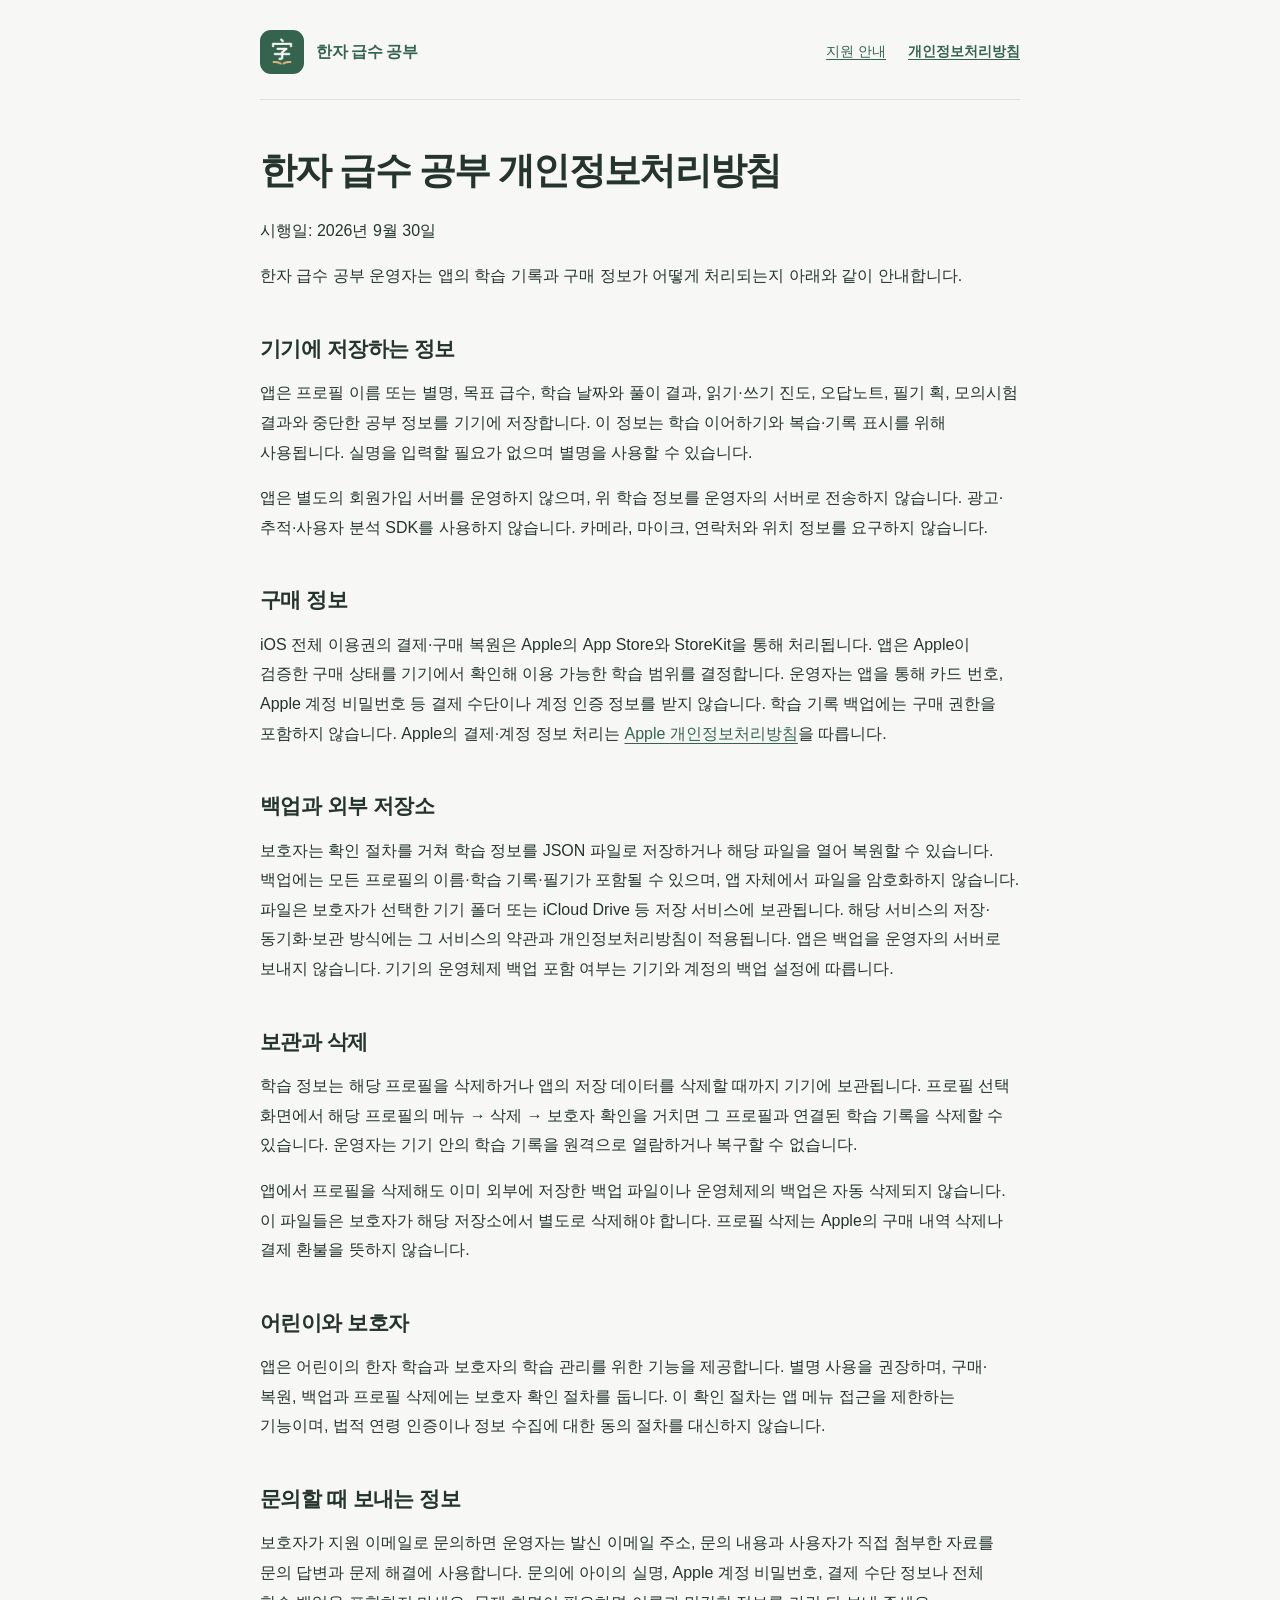
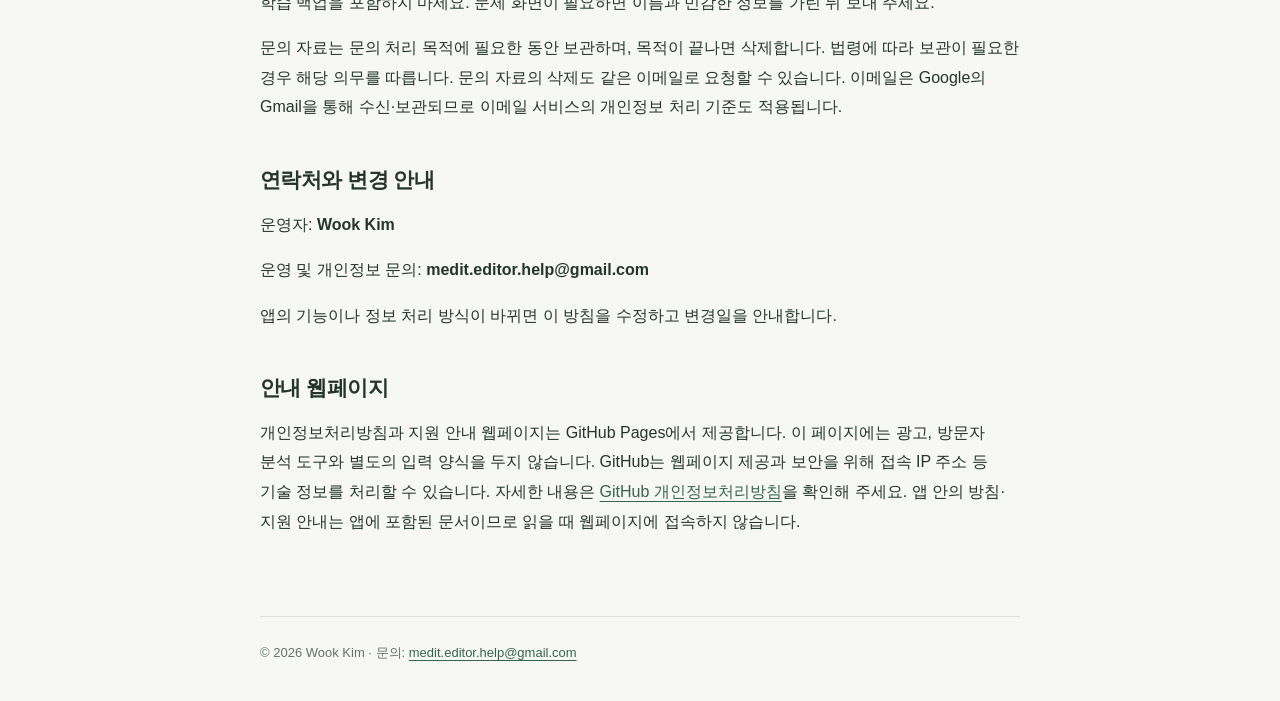
==== privacy.html @ 50b16ce0 "Publish Hanja Study privacy and support pages" ====
<!doctype html>
<html lang="ko"><head><meta charset="utf-8"><meta name="viewport" content="width=device-width, initial-scale=1">
<meta name="description" content="한자 급수 공부의 지원 안내와 개인정보처리방침입니다.">
<meta name="color-scheme" content="light"><title>한자 급수 공부 개인정보처리방침</title>
<link rel="icon" href="icon.png"><link rel="stylesheet" href="style.css"></head>
<body><a class="skip" href="#content">본문으로 건너뛰기</a>
<header><a class="brand" href="index.html"><img src="icon.png" alt="" width="44" height="44"><span>한자 급수 공부</span></a><nav aria-label="안내"><a href="support.html">지원 안내</a> <a href="privacy.html" aria-current="page">개인정보처리방침</a></nav></header>
<main id="content"><h1>한자 급수 공부 개인정보처리방침</h1>
<p>시행일: 2026년 9월 30일</p>
<p>한자 급수 공부 운영자는 앱의 학습 기록과 구매 정보가 어떻게 처리되는지 아래와 같이 안내합니다.</p>
<h2>기기에 저장하는 정보</h2>
<p>앱은 프로필 이름 또는 별명, 목표 급수, 학습 날짜와 풀이 결과, 읽기·쓰기 진도, 오답노트, 필기 획, 모의시험 결과와 중단한 공부 정보를 기기에 저장합니다. 이 정보는 학습 이어하기와 복습·기록 표시를 위해 사용됩니다. 실명을 입력할 필요가 없으며 별명을 사용할 수 있습니다.</p>
<p>앱은 별도의 회원가입 서버를 운영하지 않으며, 위 학습 정보를 운영자의 서버로 전송하지 않습니다. 광고·추적·사용자 분석 SDK를 사용하지 않습니다. 카메라, 마이크, 연락처와 위치 정보를 요구하지 않습니다.</p>
<h2>구매 정보</h2>
<p>iOS 전체 이용권의 결제·구매 복원은 Apple의 App Store와 StoreKit을 통해 처리됩니다. 앱은 Apple이 검증한 구매 상태를 기기에서 확인해 이용 가능한 학습 범위를 결정합니다. 운영자는 앱을 통해 카드 번호, Apple 계정 비밀번호 등 결제 수단이나 계정 인증 정보를 받지 않습니다. 학습 기록 백업에는 구매 권한을 포함하지 않습니다. Apple의 결제·계정 정보 처리는 <a href="https://www.apple.com/legal/privacy/">Apple 개인정보처리방침</a>을 따릅니다.</p>
<h2>백업과 외부 저장소</h2>
<p>보호자는 확인 절차를 거쳐 학습 정보를 JSON 파일로 저장하거나 해당 파일을 열어 복원할 수 있습니다. 백업에는 모든 프로필의 이름·학습 기록·필기가 포함될 수 있으며, 앱 자체에서 파일을 암호화하지 않습니다. 파일은 보호자가 선택한 기기 폴더 또는 iCloud Drive 등 저장 서비스에 보관됩니다. 해당 서비스의 저장·동기화·보관 방식에는 그 서비스의 약관과 개인정보처리방침이 적용됩니다. 앱은 백업을 운영자의 서버로 보내지 않습니다. 기기의 운영체제 백업 포함 여부는 기기와 계정의 백업 설정에 따릅니다.</p>
<h2>보관과 삭제</h2>
<p>학습 정보는 해당 프로필을 삭제하거나 앱의 저장 데이터를 삭제할 때까지 기기에 보관됩니다. 프로필 선택 화면에서 해당 프로필의 메뉴 → 삭제 → 보호자 확인을 거치면 그 프로필과 연결된 학습 기록을 삭제할 수 있습니다. 운영자는 기기 안의 학습 기록을 원격으로 열람하거나 복구할 수 없습니다.</p>
<p>앱에서 프로필을 삭제해도 이미 외부에 저장한 백업 파일이나 운영체제의 백업은 자동 삭제되지 않습니다. 이 파일들은 보호자가 해당 저장소에서 별도로 삭제해야 합니다. 프로필 삭제는 Apple의 구매 내역 삭제나 결제 환불을 뜻하지 않습니다.</p>
<h2>어린이와 보호자</h2>
<p>앱은 어린이의 한자 학습과 보호자의 학습 관리를 위한 기능을 제공합니다. 별명 사용을 권장하며, 구매·복원, 백업과 프로필 삭제에는 보호자 확인 절차를 둡니다. 이 확인 절차는 앱 메뉴 접근을 제한하는 기능이며, 법적 연령 인증이나 정보 수집에 대한 동의 절차를 대신하지 않습니다.</p>
<h2>문의할 때 보내는 정보</h2>
<p>보호자가 지원 이메일로 문의하면 운영자는 발신 이메일 주소, 문의 내용과 사용자가 직접 첨부한 자료를 문의 답변과 문제 해결에 사용합니다. 문의에 아이의 실명, Apple 계정 비밀번호, 결제 수단 정보나 전체 학습 백업을 포함하지 마세요. 문제 화면이 필요하면 이름과 민감한 정보를 가린 뒤 보내 주세요.</p>
<p>문의 자료는 문의 처리 목적에 필요한 동안 보관하며, 목적이 끝나면 삭제합니다. 법령에 따라 보관이 필요한 경우 해당 의무를 따릅니다. 문의 자료의 삭제도 같은 이메일로 요청할 수 있습니다. 이메일은 Google의 Gmail을 통해 수신·보관되므로 이메일 서비스의 개인정보 처리 기준도 적용됩니다.</p>
<h2>연락처와 변경 안내</h2>
<p>운영자: <strong>Wook Kim</strong></p>
<p>운영 및 개인정보 문의: <strong>medit.editor.help@gmail.com</strong></p>
<p>앱의 기능이나 정보 처리 방식이 바뀌면 이 방침을 수정하고 변경일을 안내합니다.</p>
<h2>안내 웹페이지</h2>
<p>개인정보처리방침과 지원 안내 웹페이지는 GitHub Pages에서 제공합니다. 이 페이지에는 광고, 방문자 분석 도구와 별도의 입력 양식을 두지 않습니다. GitHub는 웹페이지 제공과 보안을 위해 접속 IP 주소 등 기술 정보를 처리할 수 있습니다. 자세한 내용은 <a href="https://docs.github.com/en/site-policy/privacy-policies/github-general-privacy-statement">GitHub 개인정보처리방침</a>을 확인해 주세요. 앱 안의 방침·지원 안내는 앱에 포함된 문서이므로 읽을 때 웹페이지에 접속하지 않습니다.</p></main>
<footer>© 2026 Wook Kim · 문의: <a href="mailto:medit.editor.help@gmail.com">medit.editor.help@gmail.com</a></footer>
</body></html>
---- style.css ----
:root{color-scheme:light;--paper:#f7f8f5;--ink:#25352d;--green:#35644e;--muted:#65736b;--line:#dce3da}
*{box-sizing:border-box}body{margin:0;background:var(--paper);color:var(--ink);font-family:-apple-system,BlinkMacSystemFont,"Apple SD Gothic Neo","Noto Sans KR",sans-serif;line-height:1.85;word-break:keep-all;overflow-wrap:anywhere}
a{color:var(--green);text-underline-offset:.22em}a:focus-visible{outline:3px solid var(--green);outline-offset:5px;border-radius:2px}
.skip{position:absolute;left:16px;top:-100px}.skip:focus{top:12px;background:white;padding:12px;z-index:1}
header,main,footer{width:min(100% - 40px,760px);margin-inline:auto}
header{padding:30px 0 25px;border-bottom:1px solid var(--line);display:flex;gap:20px;align-items:center;justify-content:space-between;flex-wrap:wrap}
.brand{display:flex;gap:12px;align-items:center;text-decoration:none;font-weight:700;letter-spacing:-.03em}
.brand img{width:44px;height:44px;border-radius:11px}
nav{display:flex;gap:22px;font-size:14px}nav a[aria-current=page]{font-weight:700}
main{padding:44px 0 64px}h1{font-size:clamp(27px,5vw,37px);line-height:1.45;letter-spacing:-.045em;margin:0 0 18px}
h2{font-size:21px;letter-spacing:-.025em;line-height:1.5;margin:42px 0 14px}p{margin:0 0 16px}
ul,ol{padding-left:1.4em;margin:12px 0 20px}li{padding-left:.2em;margin:8px 0}
footer{padding:24px 0 36px;border-top:1px solid var(--line);font-size:13px;color:var(--muted)}
.eyebrow{font-size:14px;color:var(--muted);margin-bottom:12px}.links{display:grid;gap:16px;margin-top:36px}
.card{display:block;padding:24px;background:#fff;border:1px solid var(--line);border-radius:16px;text-decoration:none}
.card strong{display:block;font-size:20px;margin-bottom:4px}.card span{color:var(--muted)}
@media(max-width:420px){header,main,footer{width:calc(100% - 32px)}header{gap:16px}main{padding-top:32px}nav{gap:18px}}
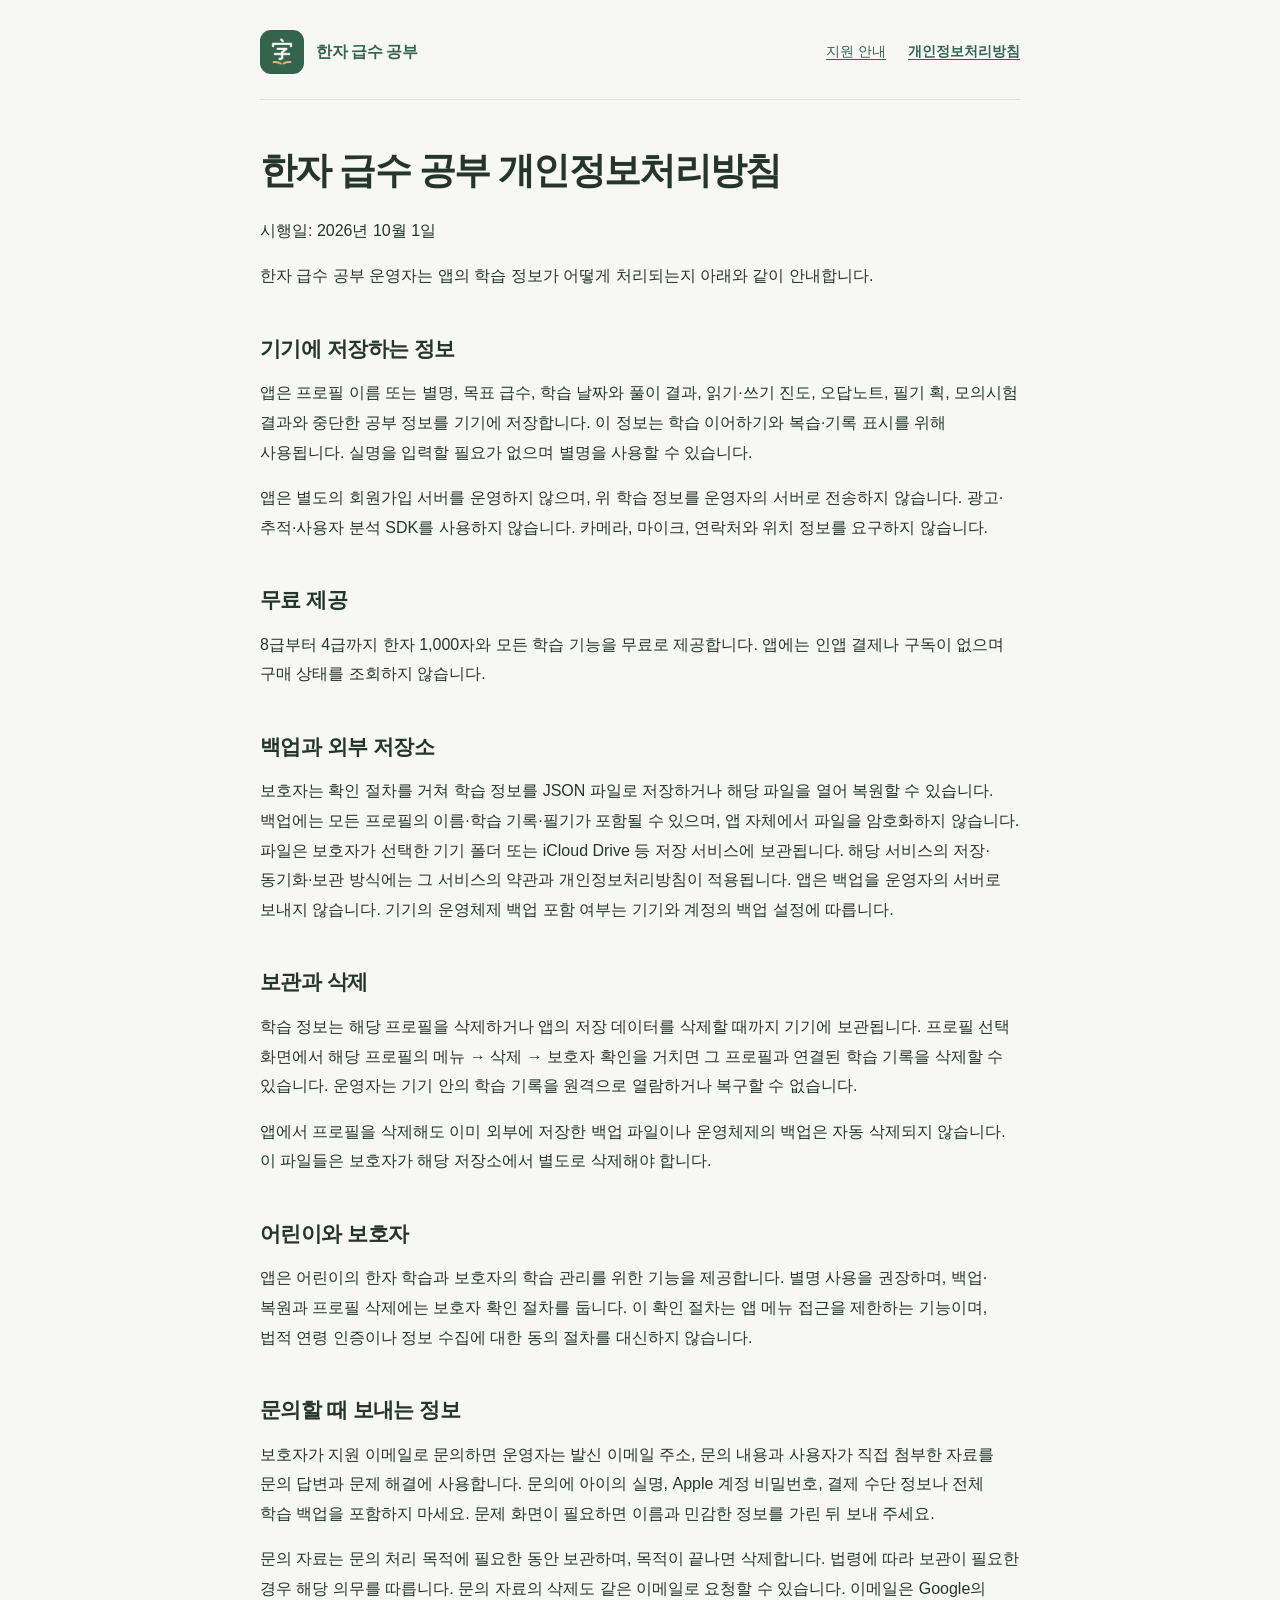
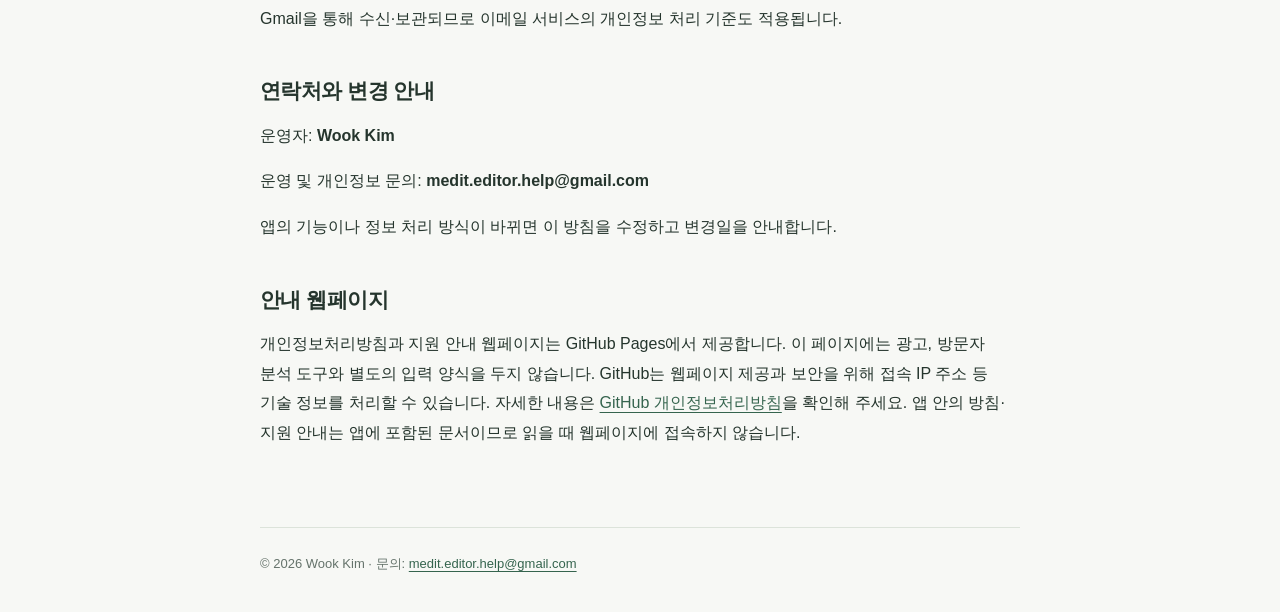
==== commit 7e773cdc: "Update support and privacy pages for free learning" ====
--- a/privacy.html
+++ b/privacy.html
@@ -6,20 +6,20 @@
 <body><a class="skip" href="#content">본문으로 건너뛰기</a>
 <header><a class="brand" href="index.html"><img src="icon.png" alt="" width="44" height="44"><span>한자 급수 공부</span></a><nav aria-label="안내"><a href="support.html">지원 안내</a> <a href="privacy.html" aria-current="page">개인정보처리방침</a></nav></header>
 <main id="content"><h1>한자 급수 공부 개인정보처리방침</h1>
-<p>시행일: 2026년 9월 30일</p>
-<p>한자 급수 공부 운영자는 앱의 학습 기록과 구매 정보가 어떻게 처리되는지 아래와 같이 안내합니다.</p>
+<p>시행일: 2026년 10월 1일</p>
+<p>한자 급수 공부 운영자는 앱의 학습 정보가 어떻게 처리되는지 아래와 같이 안내합니다.</p>
 <h2>기기에 저장하는 정보</h2>
 <p>앱은 프로필 이름 또는 별명, 목표 급수, 학습 날짜와 풀이 결과, 읽기·쓰기 진도, 오답노트, 필기 획, 모의시험 결과와 중단한 공부 정보를 기기에 저장합니다. 이 정보는 학습 이어하기와 복습·기록 표시를 위해 사용됩니다. 실명을 입력할 필요가 없으며 별명을 사용할 수 있습니다.</p>
 <p>앱은 별도의 회원가입 서버를 운영하지 않으며, 위 학습 정보를 운영자의 서버로 전송하지 않습니다. 광고·추적·사용자 분석 SDK를 사용하지 않습니다. 카메라, 마이크, 연락처와 위치 정보를 요구하지 않습니다.</p>
-<h2>구매 정보</h2>
-<p>iOS 전체 이용권의 결제·구매 복원은 Apple의 App Store와 StoreKit을 통해 처리됩니다. 앱은 Apple이 검증한 구매 상태를 기기에서 확인해 이용 가능한 학습 범위를 결정합니다. 운영자는 앱을 통해 카드 번호, Apple 계정 비밀번호 등 결제 수단이나 계정 인증 정보를 받지 않습니다. 학습 기록 백업에는 구매 권한을 포함하지 않습니다. Apple의 결제·계정 정보 처리는 <a href="https://www.apple.com/legal/privacy/">Apple 개인정보처리방침</a>을 따릅니다.</p>
+<h2>무료 제공</h2>
+<p>8급부터 4급까지 한자 1,000자와 모든 학습 기능을 무료로 제공합니다. 앱에는 인앱 결제나 구독이 없으며 구매 상태를 조회하지 않습니다.</p>
 <h2>백업과 외부 저장소</h2>
 <p>보호자는 확인 절차를 거쳐 학습 정보를 JSON 파일로 저장하거나 해당 파일을 열어 복원할 수 있습니다. 백업에는 모든 프로필의 이름·학습 기록·필기가 포함될 수 있으며, 앱 자체에서 파일을 암호화하지 않습니다. 파일은 보호자가 선택한 기기 폴더 또는 iCloud Drive 등 저장 서비스에 보관됩니다. 해당 서비스의 저장·동기화·보관 방식에는 그 서비스의 약관과 개인정보처리방침이 적용됩니다. 앱은 백업을 운영자의 서버로 보내지 않습니다. 기기의 운영체제 백업 포함 여부는 기기와 계정의 백업 설정에 따릅니다.</p>
 <h2>보관과 삭제</h2>
 <p>학습 정보는 해당 프로필을 삭제하거나 앱의 저장 데이터를 삭제할 때까지 기기에 보관됩니다. 프로필 선택 화면에서 해당 프로필의 메뉴 → 삭제 → 보호자 확인을 거치면 그 프로필과 연결된 학습 기록을 삭제할 수 있습니다. 운영자는 기기 안의 학습 기록을 원격으로 열람하거나 복구할 수 없습니다.</p>
-<p>앱에서 프로필을 삭제해도 이미 외부에 저장한 백업 파일이나 운영체제의 백업은 자동 삭제되지 않습니다. 이 파일들은 보호자가 해당 저장소에서 별도로 삭제해야 합니다. 프로필 삭제는 Apple의 구매 내역 삭제나 결제 환불을 뜻하지 않습니다.</p>
+<p>앱에서 프로필을 삭제해도 이미 외부에 저장한 백업 파일이나 운영체제의 백업은 자동 삭제되지 않습니다. 이 파일들은 보호자가 해당 저장소에서 별도로 삭제해야 합니다.</p>
 <h2>어린이와 보호자</h2>
-<p>앱은 어린이의 한자 학습과 보호자의 학습 관리를 위한 기능을 제공합니다. 별명 사용을 권장하며, 구매·복원, 백업과 프로필 삭제에는 보호자 확인 절차를 둡니다. 이 확인 절차는 앱 메뉴 접근을 제한하는 기능이며, 법적 연령 인증이나 정보 수집에 대한 동의 절차를 대신하지 않습니다.</p>
+<p>앱은 어린이의 한자 학습과 보호자의 학습 관리를 위한 기능을 제공합니다. 별명 사용을 권장하며, 백업·복원과 프로필 삭제에는 보호자 확인 절차를 둡니다. 이 확인 절차는 앱 메뉴 접근을 제한하는 기능이며, 법적 연령 인증이나 정보 수집에 대한 동의 절차를 대신하지 않습니다.</p>
 <h2>문의할 때 보내는 정보</h2>
 <p>보호자가 지원 이메일로 문의하면 운영자는 발신 이메일 주소, 문의 내용과 사용자가 직접 첨부한 자료를 문의 답변과 문제 해결에 사용합니다. 문의에 아이의 실명, Apple 계정 비밀번호, 결제 수단 정보나 전체 학습 백업을 포함하지 마세요. 문제 화면이 필요하면 이름과 민감한 정보를 가린 뒤 보내 주세요.</p>
 <p>문의 자료는 문의 처리 목적에 필요한 동안 보관하며, 목적이 끝나면 삭제합니다. 법령에 따라 보관이 필요한 경우 해당 의무를 따릅니다. 문의 자료의 삭제도 같은 이메일로 요청할 수 있습니다. 이메일은 Google의 Gmail을 통해 수신·보관되므로 이메일 서비스의 개인정보 처리 기준도 적용됩니다.</p>
